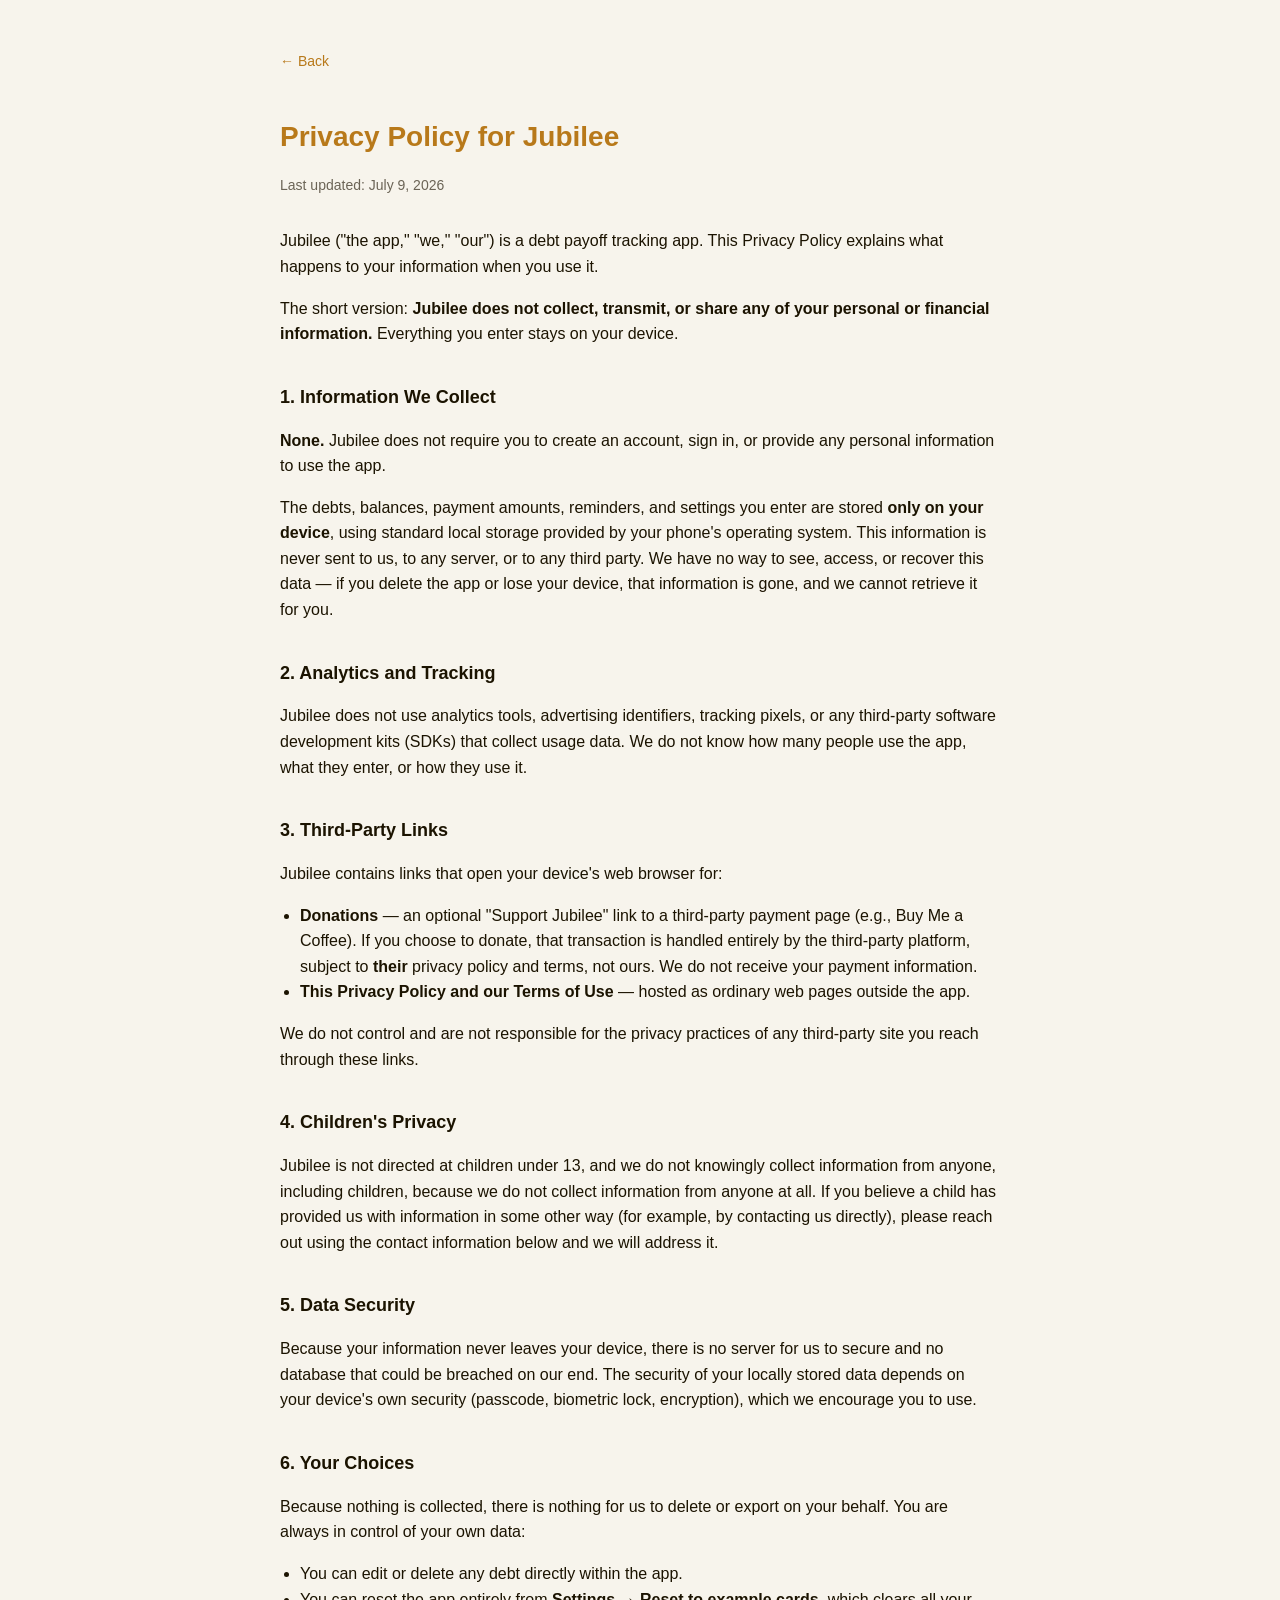
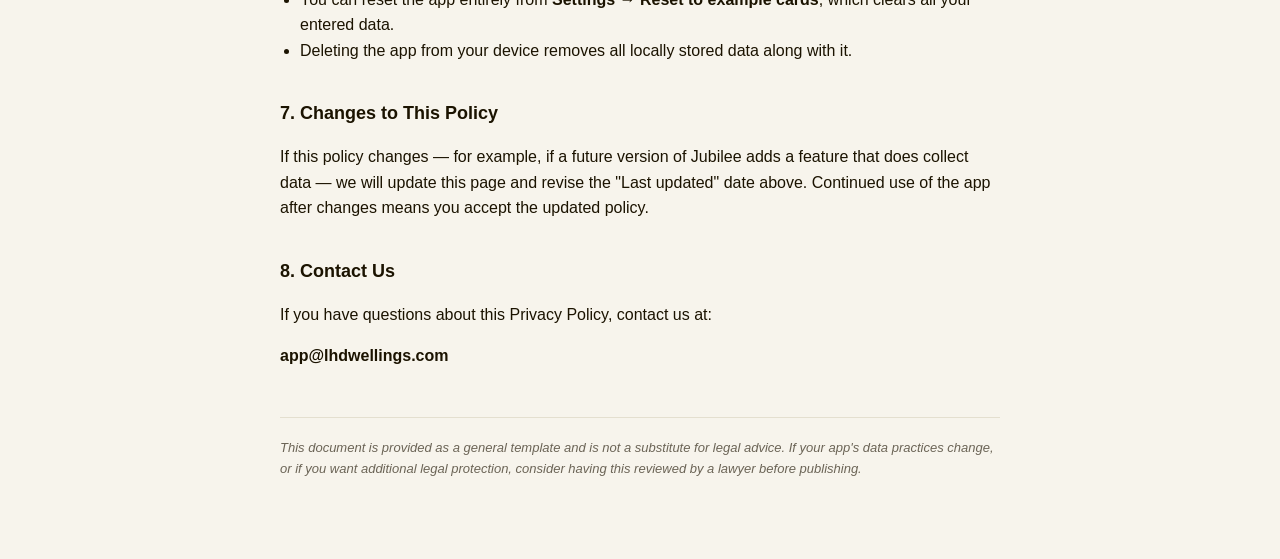
==== privacy.html @ 93fdf0d1 "Add Jubilee privacy policy and terms of use pages" ====
<!DOCTYPE html>
<html lang="en">
<head>
<meta charset="UTF-8">
<meta name="viewport" content="width=device-width, initial-scale=1.0">
<title>Privacy Policy — Jubilee</title>
<link rel="stylesheet" href="style.css">
</head>
<body>
<div class="wrap">
  <a class="home-link" href="index.html">&larr; Back</a>
  <h1>Privacy Policy for Jubilee</h1>
  <p class="updated">Last updated: July 9, 2026</p>

  <p>Jubilee ("the app," "we," "our") is a debt payoff tracking app. This Privacy
  Policy explains what happens to your information when you use it.</p>

  <p>The short version: <strong>Jubilee does not collect, transmit, or share any of
  your personal or financial information.</strong> Everything you enter stays on
  your device.</p>

  <h2>1. Information We Collect</h2>
  <p><strong>None.</strong> Jubilee does not require you to create an account, sign in, or
  provide any personal information to use the app.</p>
  <p>The debts, balances, payment amounts, reminders, and settings you enter are
  stored <strong>only on your device</strong>, using standard local storage provided by
  your phone's operating system. This information is never sent to us, to
  any server, or to any third party. We have no way to see, access, or
  recover this data — if you delete the app or lose your device, that
  information is gone, and we cannot retrieve it for you.</p>

  <h2>2. Analytics and Tracking</h2>
  <p>Jubilee does not use analytics tools, advertising identifiers, tracking
  pixels, or any third-party software development kits (SDKs) that collect
  usage data. We do not know how many people use the app, what they enter,
  or how they use it.</p>

  <h2>3. Third-Party Links</h2>
  <p>Jubilee contains links that open your device's web browser for:</p>
  <ul>
    <li><strong>Donations</strong> — an optional "Support Jubilee" link to a third-party
    payment page (e.g., Buy Me a Coffee). If you choose to donate, that
    transaction is handled entirely by the third-party platform, subject to
    <strong>their</strong> privacy policy and terms, not ours. We do not receive your
    payment information.</li>
    <li><strong>This Privacy Policy and our Terms of Use</strong> — hosted as ordinary web
    pages outside the app.</li>
  </ul>
  <p>We do not control and are not responsible for the privacy practices of any
  third-party site you reach through these links.</p>

  <h2>4. Children's Privacy</h2>
  <p>Jubilee is not directed at children under 13, and we do not knowingly
  collect information from anyone, including children, because we do not
  collect information from anyone at all. If you believe a child has
  provided us with information in some other way (for example, by contacting
  us directly), please reach out using the contact information below and we
  will address it.</p>

  <h2>5. Data Security</h2>
  <p>Because your information never leaves your device, there is no server for
  us to secure and no database that could be breached on our end. The
  security of your locally stored data depends on your device's own security
  (passcode, biometric lock, encryption), which we encourage you to use.</p>

  <h2>6. Your Choices</h2>
  <p>Because nothing is collected, there is nothing for us to delete or export
  on your behalf. You are always in control of your own data:</p>
  <ul>
    <li>You can edit or delete any debt directly within the app.</li>
    <li>You can reset the app entirely from <strong>Settings &rarr; Reset to example
    cards</strong>, which clears all your entered data.</li>
    <li>Deleting the app from your device removes all locally stored data
    along with it.</li>
  </ul>

  <h2>7. Changes to This Policy</h2>
  <p>If this policy changes — for example, if a future version of Jubilee adds
  a feature that does collect data — we will update this page and revise the
  "Last updated" date above. Continued use of the app after changes means
  you accept the updated policy.</p>

  <h2>8. Contact Us</h2>
  <p>If you have questions about this Privacy Policy, contact us at:</p>
  <p><strong>app@lhdwellings.com</strong></p>

  <footer>
    This document is provided as a general template and is not a substitute
    for legal advice. If your app's data practices change, or if you want
    additional legal protection, consider having this reviewed by a lawyer
    before publishing.
  </footer>
</div>
</body>
</html>
---- style.css ----
body {
  margin: 0;
  padding: 0;
  background: #F7F4EC;
  color: #1B1300;
  font-family: -apple-system, BlinkMacSystemFont, "Segoe UI", Roboto, Helvetica, Arial, sans-serif;
  line-height: 1.6;
}

.wrap {
  max-width: 720px;
  margin: 0 auto;
  padding: 48px 24px 80px;
}

h1 {
  font-size: 28px;
  font-weight: 800;
  color: #B8791A;
  margin-bottom: 4px;
}

h2 {
  font-size: 18px;
  font-weight: 700;
  margin-top: 36px;
  margin-bottom: 8px;
}

.updated {
  color: #6B6456;
  font-size: 14px;
  margin-bottom: 32px;
}

a {
  color: #B8791A;
}

.home-link {
  display: inline-block;
  margin-bottom: 24px;
  font-size: 14px;
  text-decoration: none;
}

footer {
  margin-top: 48px;
  padding-top: 20px;
  border-top: 1px solid #E4DFCF;
  color: #6B6456;
  font-size: 13px;
  font-style: italic;
}

ul {
  padding-left: 20px;
}
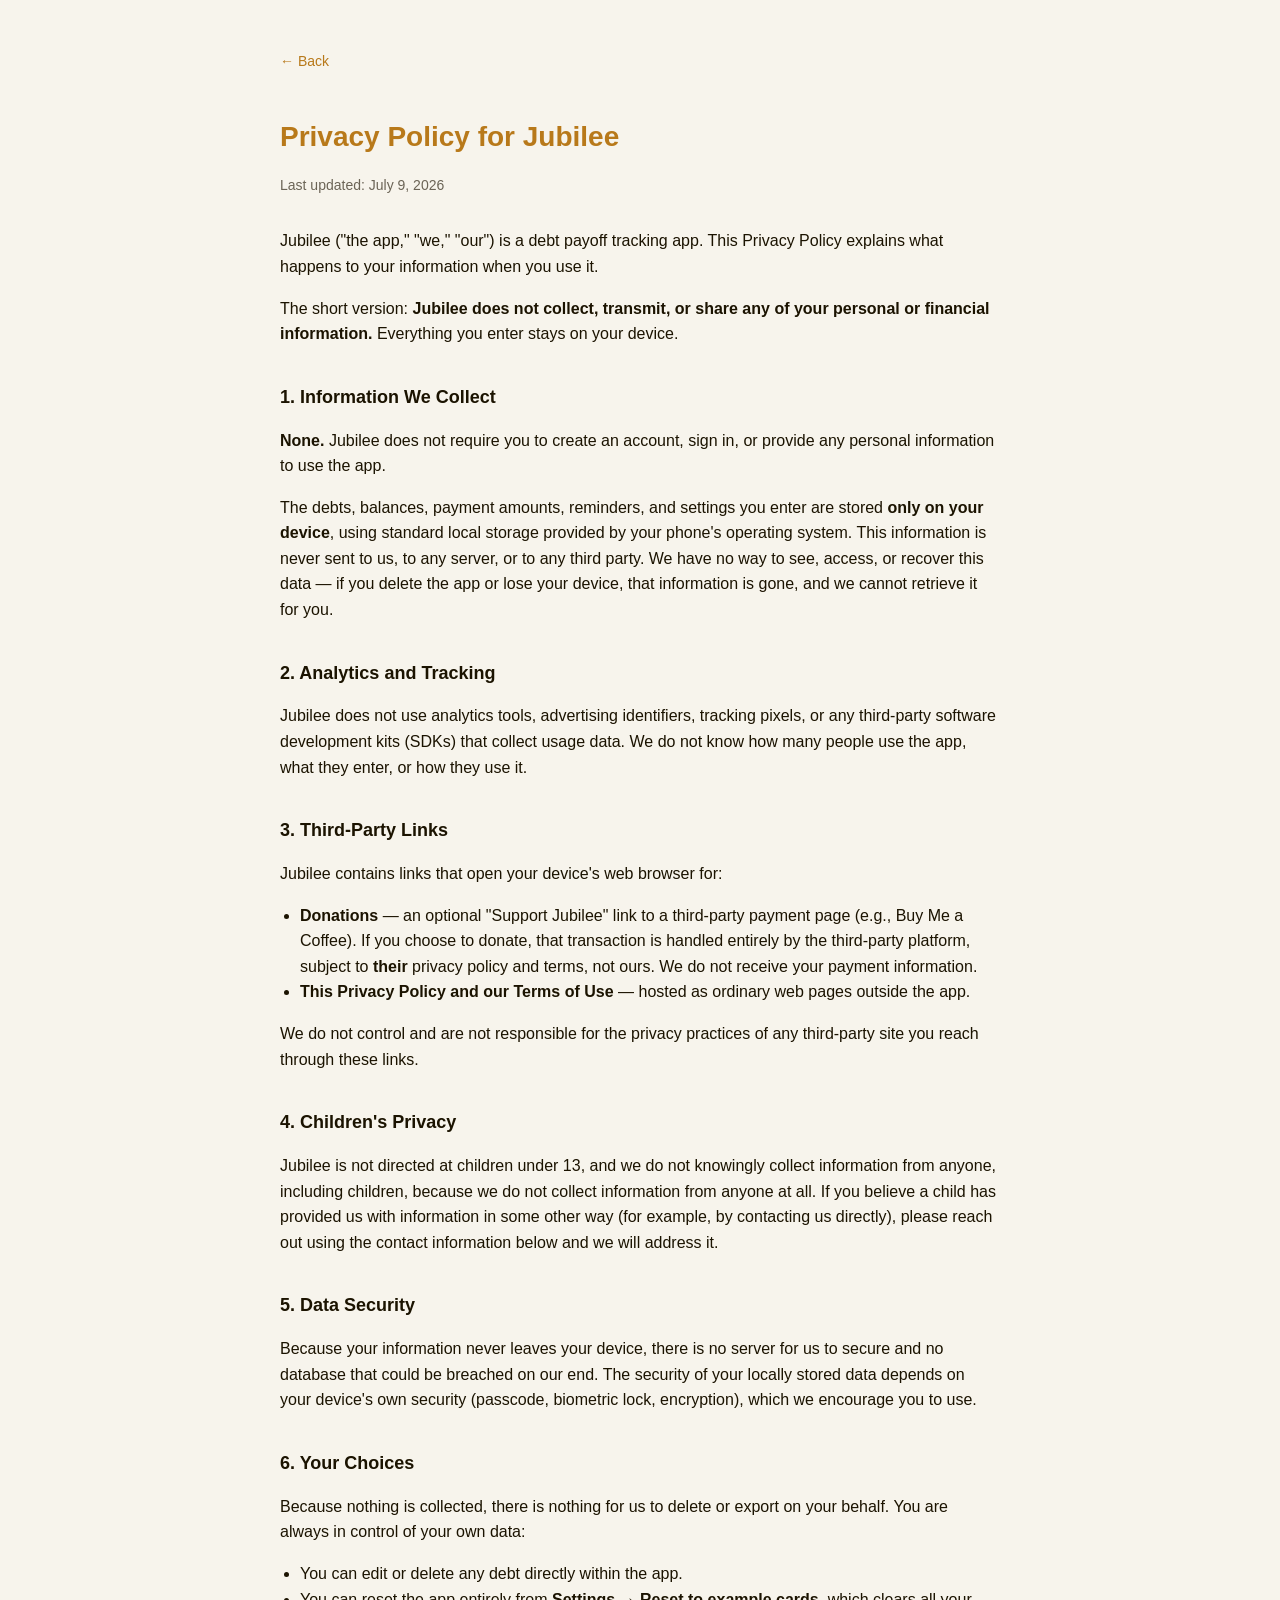
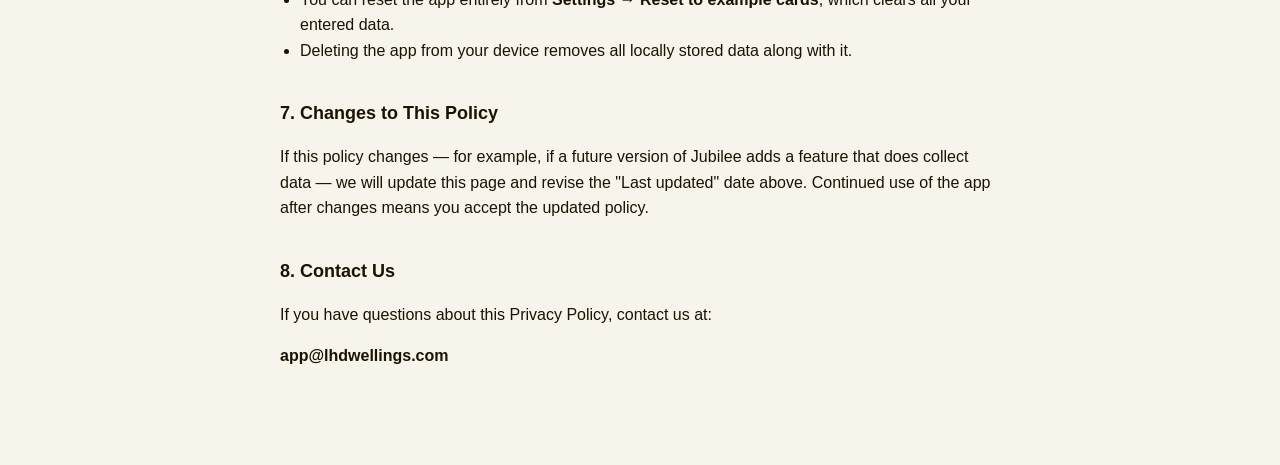
==== commit 70d81bf6: "Remove template disclaimer footer from Privacy Policy" ====
--- a/privacy.html
+++ b/privacy.html
@@ -83,13 +83,6 @@
   <h2>8. Contact Us</h2>
   <p>If you have questions about this Privacy Policy, contact us at:</p>
   <p><strong>app@lhdwellings.com</strong></p>
-
-  <footer>
-    This document is provided as a general template and is not a substitute
-    for legal advice. If your app's data practices change, or if you want
-    additional legal protection, consider having this reviewed by a lawyer
-    before publishing.
-  </footer>
 </div>
 </body>
 </html>
